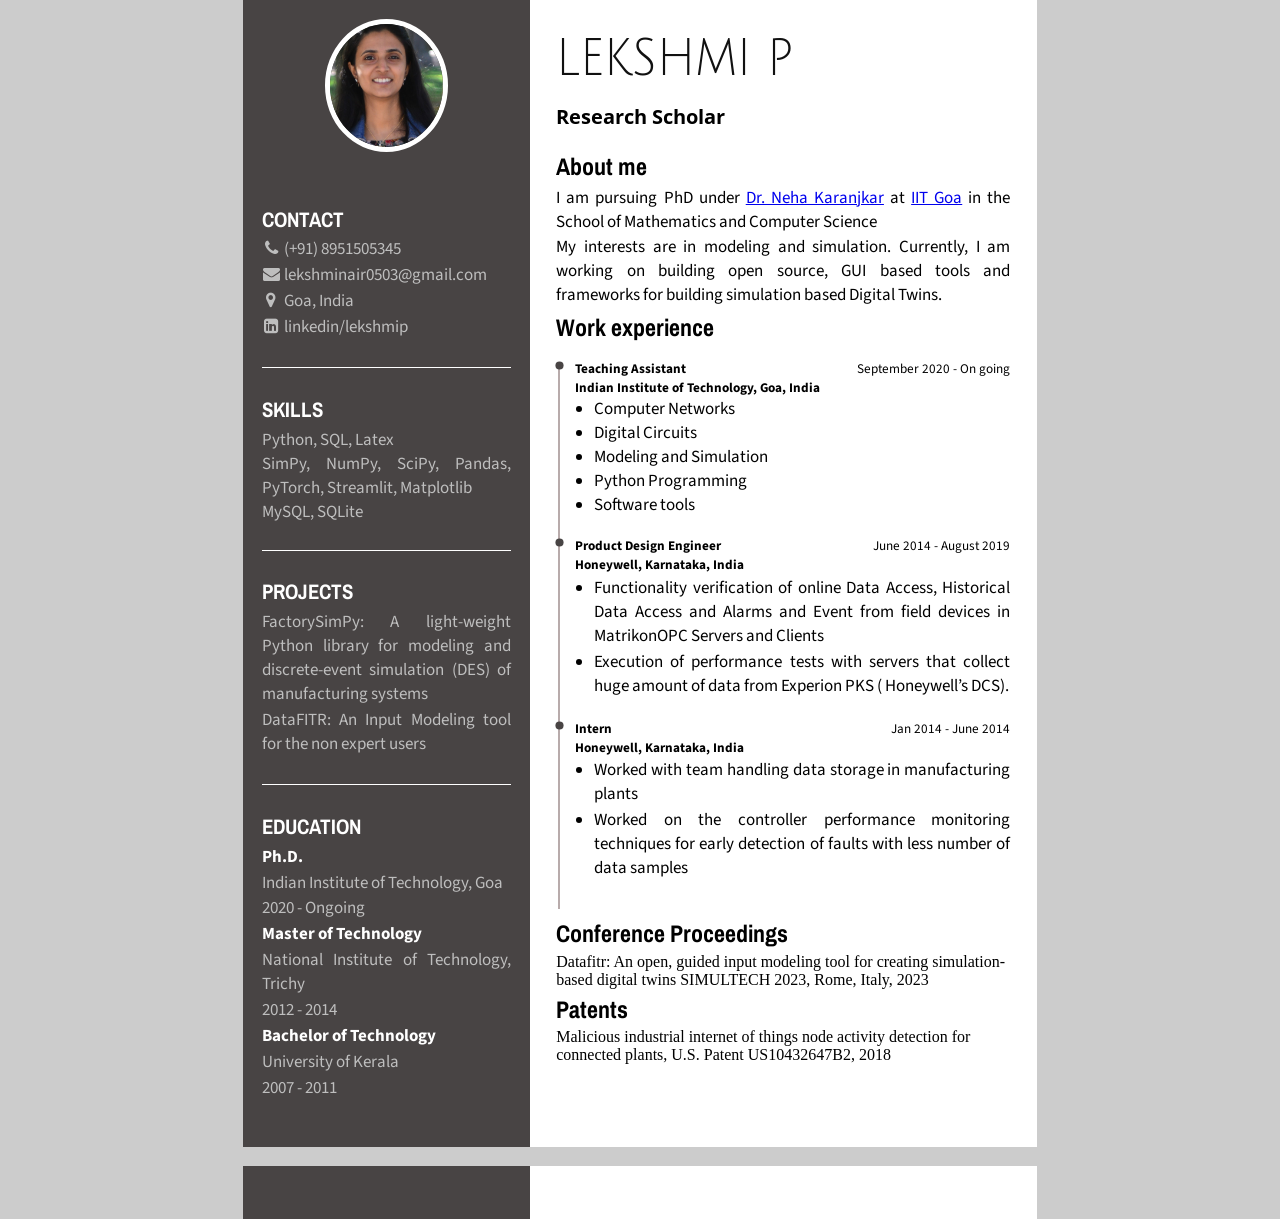
==== index.html @ 4ee7f9d5 "Update index.html" ====
<!DOCTYPE html>
<html>
<head>
  <link href="https://maxcdn.bootstrapcdn.com/font-awesome/4.2.0/css/font-awesome.min.css" rel="stylesheet">
  <link rel="preconnect" href="https://fonts.googleapis.com">
  <link rel="preconnect" href="https://fonts.gstatic.com" crossorigin>
  <link href="https://fonts.googleapis.com/css2?family=Archivo+Narrow&family=Julius+Sans+One&family=Open+Sans&family=Source+Sans+Pro&display=swap" rel="stylesheet">
  <link rel="stylesheet" href="index.css">
</head>
<body>
  <page size="A4">
    <div class="container">
      <div class="leftPanel">
        <img src="DSC_6778_2.JPG"/>
        <div class="details">
          <div class="item bottomLineSeparator">
            <h2>
              CONTACT
            </h2>
            <div class="smallText">
              <p>
                <i class="fa fa-phone contactIcon" aria-hidden="true"></i>
                (+91) 8951505345
              </p>
              <p>
                <i class="fa fa-envelope contactIcon" aria-hidden="true"></i>
                <a href="mailto:lekshminair0503@gmail.com">
                  lekshminair0503@gmail.com
                </a>
              </p>
              <p>
                <i class="fa fa-map-marker contactIcon" aria-hidden="true"></i>
                Goa, India
              </p>
              <p>
                <i class="fa fa-linkedin-square contactIcon" aria-hidden="true"></i>
                <a href="https://www.linkedin.com/in/lekshmi-p-61300974/">
                  linkedin/lekshmip
                </a>
              </p>
              
            </div>
          </div>
          <div class="item bottomLineSeparator">
            <h2>
              SKILLS
            </h2>
            <div class="smallText">
              <div class="skill">
                <div>
                  <span>Python, SQL, Latex</span>
                </div>
                
              </div>

              <div class="skill">
                <div>
                  <span>SimPy, NumPy, SciPy, Pandas, PyTorch, Streamlit, Matplotlib</span>
                </div>
              </div>

              <div class="skill">
                <div>
                  <span>MySQL, SQLite</span>
                </div>
                
              </div>

              

              

            </div>
          </div>
		    <div class="item bottomLineSeparator">
            <h2>
              PROJECTS
            </h2>
            <div class="smallText">
              <div class="PROJECTS">
                <div>
                  <p>
				  <a href="https://factorysimpy.github.io/FactorySimPy/"> FactorySimPy: A light-weight Python library for modeling and discrete-event simulation (DES) of manufacturing systems </a>
				  </p>
				  
                </div>
		<div>
                  <p>
				  <a href="https://datafitr.streamlit.app/"> DataFITR: An Input Modeling tool for the non expert users </a>
				  </p>
				  
                </div>
                
              </div>
			  </div>
		  </div>
          <div class="item">
            <h2>
              EDUCATION
            </h2>
            <div class="smallText">
			<p class="bolded white">
                Ph.D.
              </p>
			  
              <p>
                Indian Institute of Technology, Goa
              </p>
              <p>
                2020 - Ongoing
              </p>
			 <p class="bolded white">
                Master of Technology
              </p>
              <p>
                National Institute of Technology, Trichy
              </p>
              <p>
                2012 - 2014
              </p>
              <p class="bolded white">
                Bachelor of Technology
              </p>
              <p>
                University of Kerala
              </p>
              <p>
                2007 - 2011
              </p>
			  
			  
            </div>
          </div>
        </div>
        
      </div>
      <div class="rightPanel">
        <div>
          <h1>
            Lekshmi P
          </h1>
          <div class="smallText">
            <h3>
              Research Scholar
            </h3>
          </div>
        </div>
        <div>
          <h2>
            About me
          </h2>
          <div class="smallText">
            <p>
               I am pursuing PhD under <a href="https://nehakaranjkar.github.io/">Dr. Neha Karanjkar</a> at <a href="https://iitgoa.ac.in/">IIT Goa</a> in the School of Mathematics and Computer Science
			</p>
            <p>
               My interests are in modeling and simulation. Currently, I am working on building open source, GUI based tools and frameworks for building simulation based Digital Twins. 
            </p>
          </div>
        </div>
        <div class="workExperience">
          <h2>
            Work experience
          </h2>
          <ul>
            <li>
              <div class="jobPosition">
                <span class="bolded">
                  Teaching Assistant
                </span>
                <span>
                  September 2020 - On going
                </span>
              </div>
              <div class="projectName bolded">
                <span>
                  Indian Institute of Technology, Goa, India
                </span>
              </div>
              <div class="smallText">
               
				
				<ul>
                  <li>
                    Computer Networks</li>
                </ul>
				<ul>
                  <li>
                    Digital Circuits</li>
                </ul>
                <ul>
                  <li>
                    Modeling and Simulation</li>
                </ul>
				<ul>
                  <li>
                    Python Programming</li>
                </ul>
				<ul>
                  <li>
                    Software tools</li>
                </ul>
                
              </div>
            </li>


            <li>
              <div class="jobPosition">
                <span class="bolded">
                  Product Design Engineer
                </span>
                <span>
                  June 2014 - August 2019
                </span>
              </div>
              <div class="projectName bolded">
                <span>
                  Honeywell, Karnataka, India
                </span>
              </div>
              <div class="smallText">
			  
			    <ul>
                  <li>
                    <p>
                      Functionality verification of online Data Access, Historical Data Access and Alarms
and Event from field devices in MatrikonOPC Servers and Clients
</p>
                  </li>
                  <li>
                    <p>Execution of performance tests with servers that collect huge amount of data from
Experion PKS ( Honeywell’s DCS).</p>
                  </li>
                  
                </ul>
                
                

              </div>
            </li>

            <li>
              <div class="jobPosition">
                <span class="bolded">
                  Intern
                </span>
                <span>
                  Jan 2014 - June 2014
                </span>
              </div>
              <div class="projectName bolded">
                <span>
                  Honeywell, Karnataka, India
                </span>
              </div>
              <div class="smallText">
<ul>
                  <li>
                    <p>
                      Worked with team handling data storage in manufacturing plants</p>
                  </li>
                  <li>
                    <p>Worked on the controller performance monitoring techniques for early detection of faults with less number of data samples</p>
                  </li>
                </ul>
                
                
              </div>
            </li>
          </ul>
        </div>
        <div class="Research Publications and Patents">
		<h2> Conference Proceedings </h2>
		<p>Datafitr: An open, guided input modeling tool for creating simulation-based digital twins  SIMULTECH 2023, Rome, Italy, 2023</p>
		<h2> Patents </h2>
		<p>Malicious industrial internet of things node activity detection for connected plants, U.S. Patent US10432647B2, 2018</p>
		
		</div>
	  </div>
    </div>
  </page>
  <page size="A4">
    <div class="container">
      <div class="leftPanel">
      </div>
      <div class="rightPanel">
      </div>
  </page>   
</body>
</html>
---- index.css ----
/* Fonts */

/* Family */
h1 { 
  font-family: 'Julius Sans One', sans-serif;
}

h2 { /* Contact, Skills, Education, About me, Work Experience */
  font-family: 'Archivo Narrow', sans-serif;
}

h3 { /* Accountant */
  font-family: 'Open Sans', sans-serif;
}

.jobPosition span, 
.projectName span {
  font-family: 'Source Sans Pro', sans-serif;
}

.upperCase {
  text-transform: uppercase; 
}

.smallText, 
.smallText span, 
.smallText p, 
.smallText a {
  font-family: 'Source Sans Pro', sans-serif;
  text-align: justify;
}

/* End Family */

/* Colors */
h1 { 
  color: #111; 
}

.leftPanel, 
.leftPanel a {
  color: #bebebe;
  text-decoration: none;
}

.leftPanel h2 {
  color: white;
}

/* End Colors */

/* Sizes */
h1 { 
  font-weight: 300; 
  font-size: 1.2cm;
  transform:scale(1,1.15); 
  margin-bottom: 0.2cm;
  margin-top: 0.2cm;
  text-transform: uppercase; 
}

h2 {
  margin-top: 0.1cm;
  margin-bottom: 0.1cm;
}

.leftPanel, 
.leftPanel a {
  font-size: 0.37cm;
}

.projectName span, 
.jobPosition span {
  font-size: 0.35cm;
}

.smallText, 
.smallText span, 
.smallText p, 
.smallText a {
  font-size: 0.45cm;
}

.leftPanel .smallText, 
.leftPanel .smallText, 
.leftPanel .smallText span, 
.leftPanel .smallText p, 
.smallText a {
  font-size: 0.45cm;
}

.contactIcon {
  width: 0.5cm;
  text-align: center;
}

p {
  margin-top: 0.05cm;
  margin-bottom: 0.05cm;
}
/* End Sizes */

.bolded {
  font-weight: bold;
}

.white {
  color: white;
}
/* End Fonts */

/* Layout */
body {
  background: rgb(204,204,204); 
  width: 21cm;
  height: 29.7cm;
  margin: 0 auto;
}

/* Printing */
page {
  background: white;
  display: block;
  margin: 0 auto;
  margin-bottom: 0.5cm;
}

page[size="A3"] {  
  width: 21cm;
  height: 29.7cm; 
}

@page {
   size: 21cm 29.7cm;
   padding: 0;
   margin: 0mm;
   border: none;
   border-collapse: collapse;
}
/* End Printing */

.container {
  display: flex;
  flex-direction: row;
  width: 100%;
  height: 100%;
}

.leftPanel {
  width: 40%;
  background-color: #484444;
  padding: 0.5cm;
  display: flex;
  flex-direction: column;
  align-items: center;
}

.rightPanel {
  width: 73%;
  padding: 0.7cm;
}

.leftPanel img {
  width: 3cm;
  height: 3.25cm;
  margin-bottom: 0.7cm;
  border-radius: 50%;
  border: 0.15cm solid white;
  object-fit: cover;
  object-position: 50% 50%;
}

.leftPanel .details {
  width: 100%;
  display: flex;
  flex-direction: column;
}

.skill {
  display: flex;
  flex-direction: row;
  justify-content: space-between;
}

.bottomLineSeparator {
  border-bottom: 0.05cm solid white;
}

.yearsOfExperience {
  width: 1.6cm;
  display: flex;
  flex-direction: row;
  justify-content: center;
}

.alignleft {
  text-align: left !important;
  width: 1cm;
}

.alignright {
  text-align: right !important;
  width: 0.6cm;
  margin-right: 0.1cm
}

.workExperience>ul {
  list-style-type: none;
  padding-left: 0;
}

.workExperience>ul>li {
  position: relative;
  margin: 0;
  padding-bottom: 0.5cm;
  padding-left: 0.5cm;
}

.workExperience>ul>li:before {
  background-color: #b8abab;
  width: 0.05cm;
  content: '';
  position: absolute;
  top: 0.1cm;
  bottom: -0.2cm; /* change this after border removal */
  left: 0.05cm;
}

.workExperience>ul>li::after {
  content: '';
  position: absolute;
  background-image: url("data:image/svg+xml,%3Csvg xmlns='http://www.w3.org/2000/svg' aria-hidden='true' viewBox='0 0 32 32' focusable='false'%3E%3Ccircle stroke='none' fill='%23484444' cx='16' cy='16' r='10'%3E%3C/circle%3E%3C/svg%3E");
  background-repeat: no-repeat;
  background-size: contain;
  left: -0.09cm;
  top: 0;
  width: 0.35cm;
  height: 0.35cm;
}

.jobPosition {
  display: flex;
  flex-direction: row;
  justify-content: space-between;
}

.item {
  padding-bottom: 0.7cm;
  padding-top: 0.7cm;
}

.item h2{
  margin-top: 0;
}

.lastParagrafNoMarginBottom {
  margin-bottom: 0;
}

.workExperience>ul>li ul {
  padding-left: 0.5cm;
  list-style-type: disc;
}
/*End Layout*/
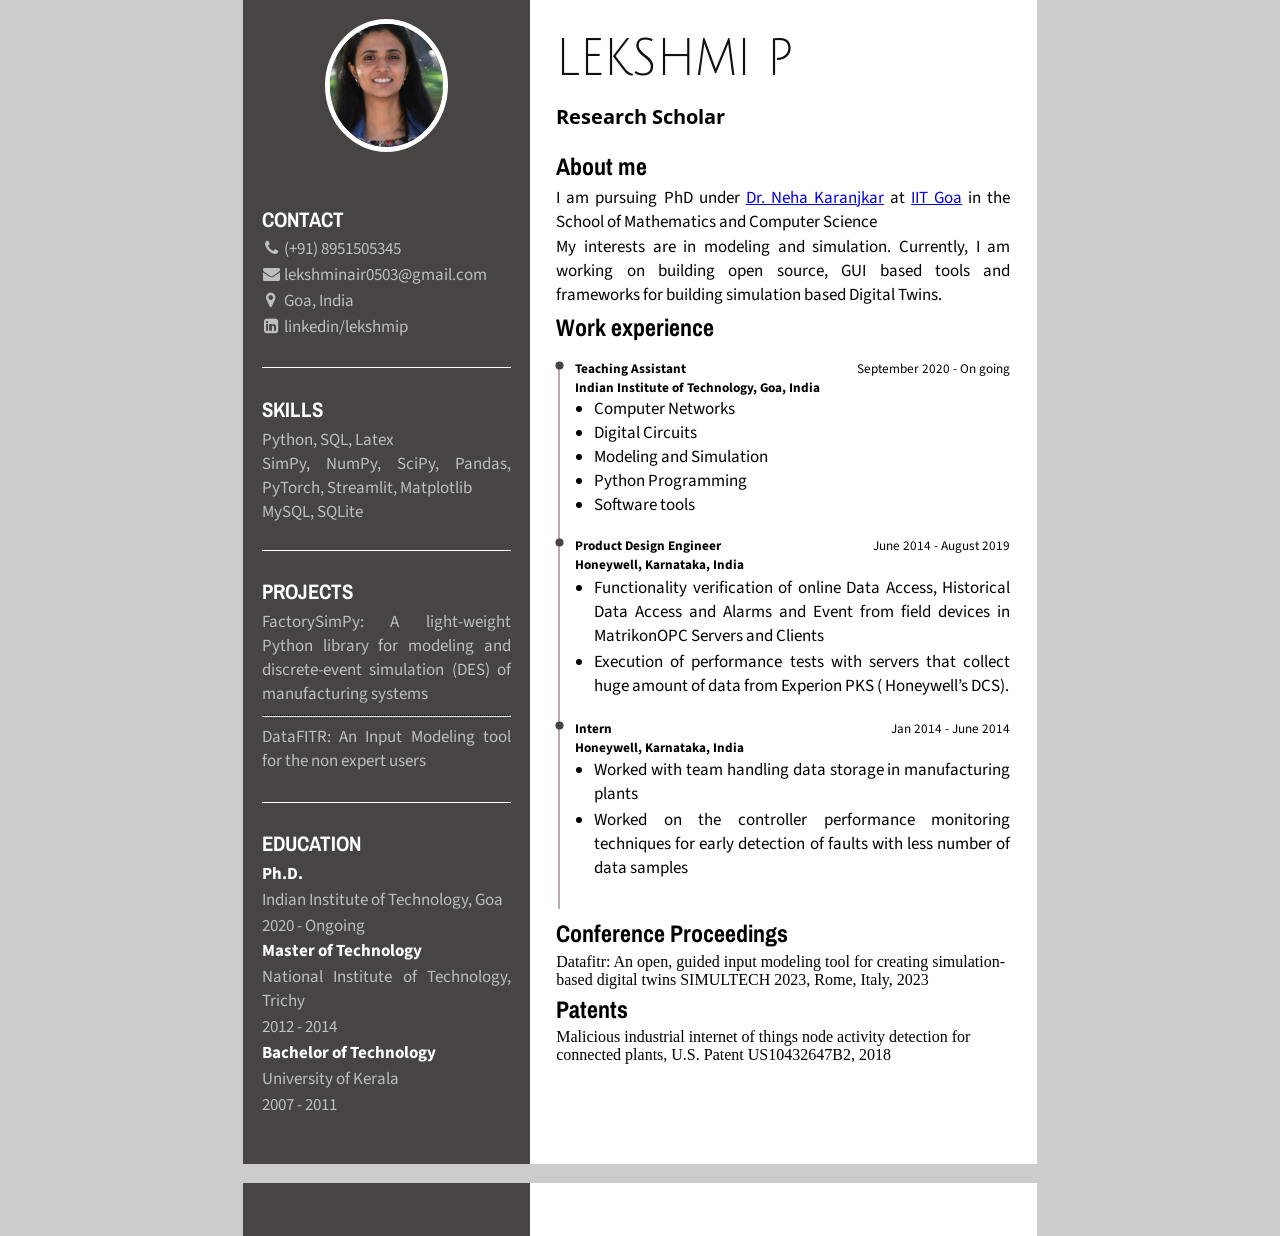
==== commit e4aeab5b: "Update index.html" ====
--- a/index.html
+++ b/index.html
@@ -84,6 +84,7 @@
 				  </p>
 				  
                 </div>
+		<hr style="border-top: 1px dotted #000;" />
 		<div>
                   <p>
 				  <a href="https://datafitr.streamlit.app/"> DataFITR: An Input Modeling tool for the non expert users </a>
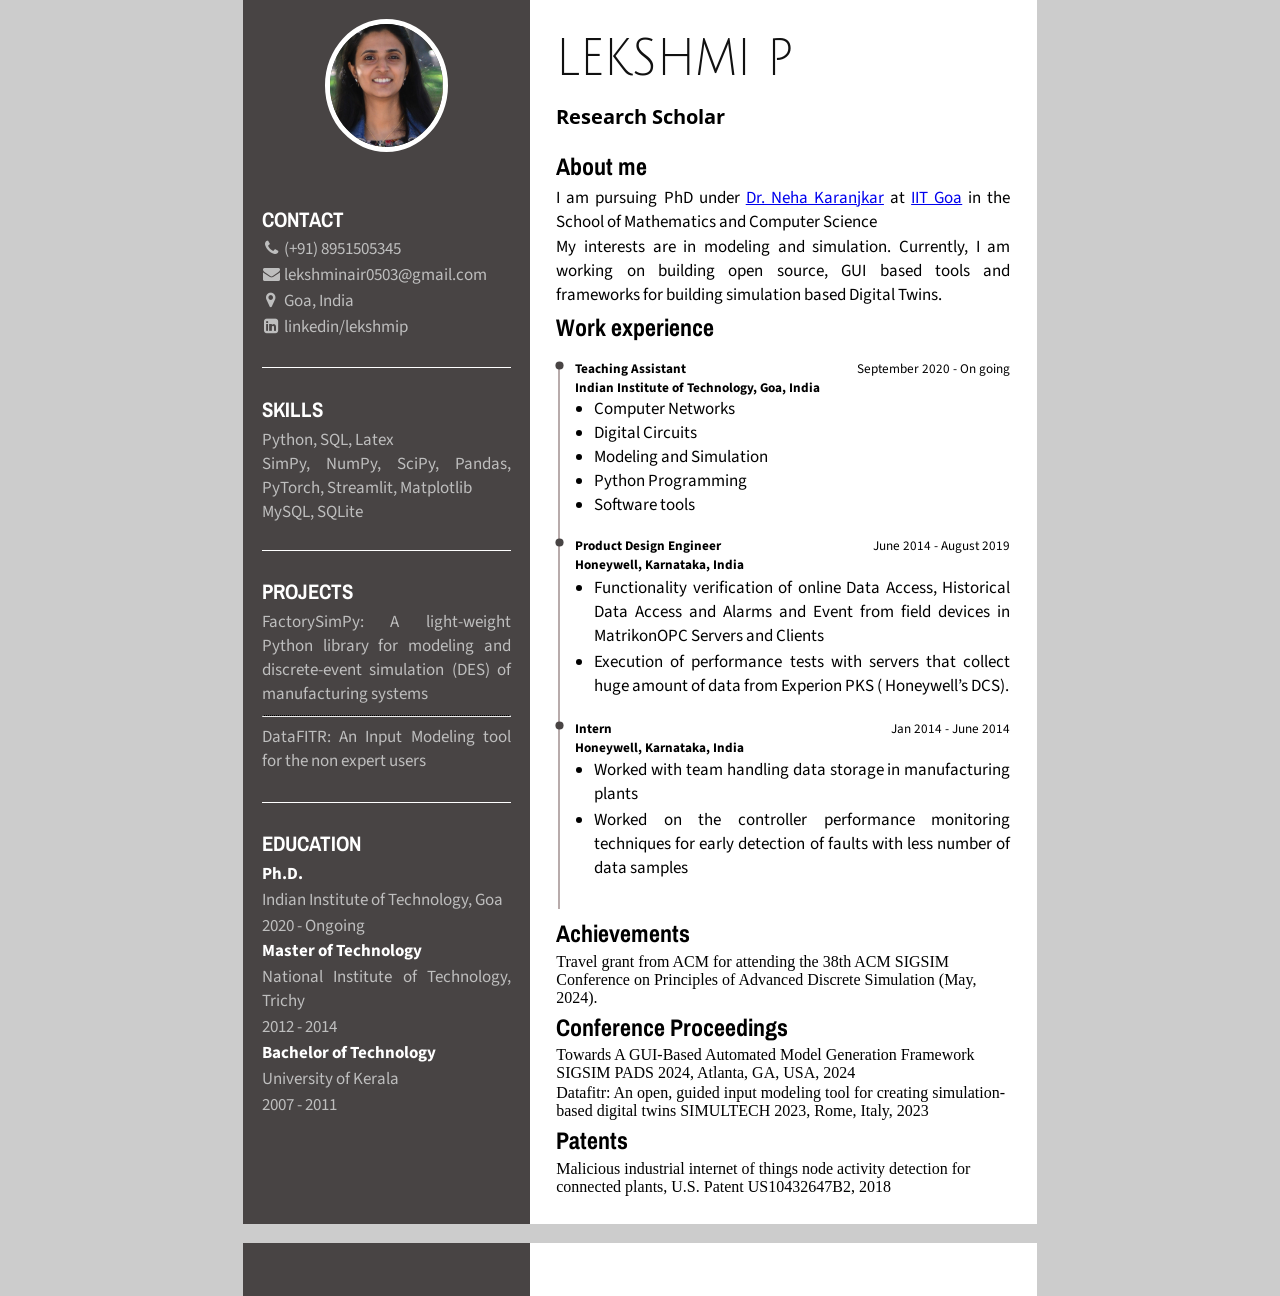
==== commit dd2223c0: "Update index.html" ====
--- a/index.html
+++ b/index.html
@@ -272,7 +272,11 @@
           </ul>
         </div>
         <div class="Research Publications and Patents">
+		<h2> Achievements </h2>
+		<p>Travel grant from ACM for attending the 38th ACM SIGSIM Conference on Principles of Advanced Discrete Simulation (May, 2024).</p>
+		
 		<h2> Conference Proceedings </h2>
+		<p>Towards A GUI-Based Automated Model Generation Framework  SIGSIM PADS 2024, Atlanta, GA, USA, 2024</p>
 		<p>Datafitr: An open, guided input modeling tool for creating simulation-based digital twins  SIMULTECH 2023, Rome, Italy, 2023</p>
 		<h2> Patents </h2>
 		<p>Malicious industrial internet of things node activity detection for connected plants, U.S. Patent US10432647B2, 2018</p>
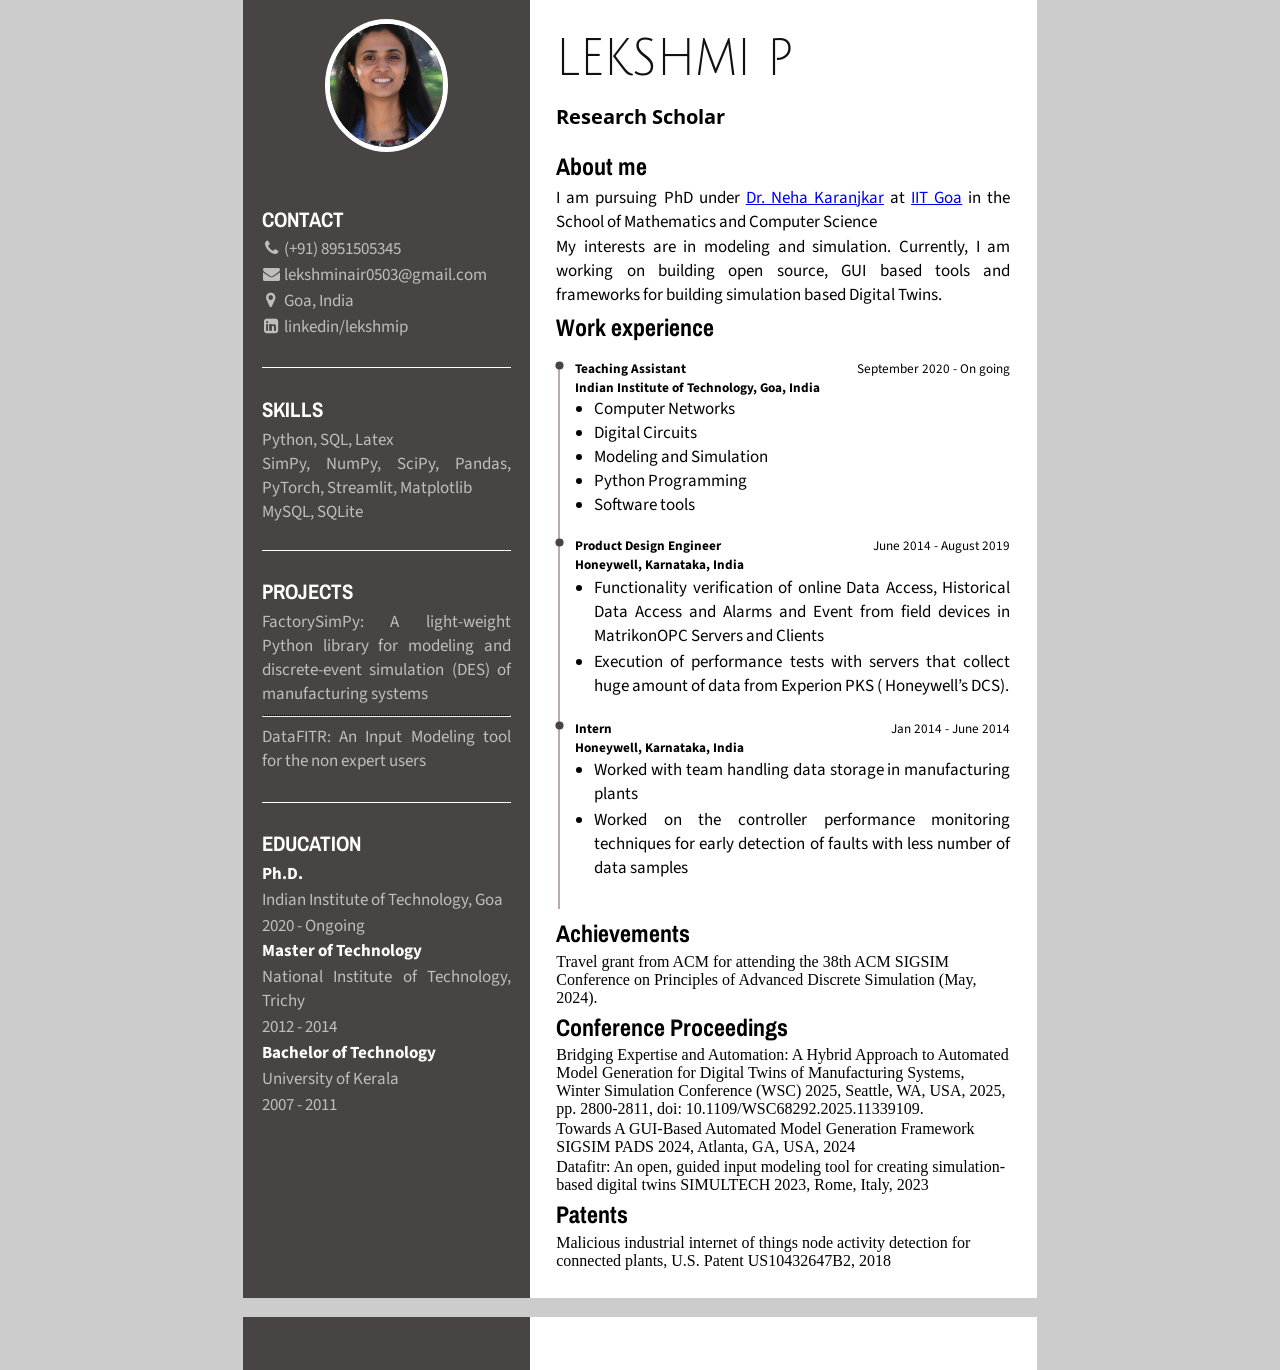
==== commit c37864cb: "Add conference proceedings to index.html" ====
--- a/index.html
+++ b/index.html
@@ -276,6 +276,7 @@
 		<p>Travel grant from ACM for attending the 38th ACM SIGSIM Conference on Principles of Advanced Discrete Simulation (May, 2024).</p>
 		
 		<h2> Conference Proceedings </h2>
+		<p>Bridging Expertise and Automation: A Hybrid Approach to Automated Model Generation for Digital Twins of Manufacturing Systems, Winter Simulation Conference (WSC) 2025, Seattle, WA, USA, 2025, pp. 2800-2811, doi: 10.1109/WSC68292.2025.11339109. </p>
 		<p>Towards A GUI-Based Automated Model Generation Framework  SIGSIM PADS 2024, Atlanta, GA, USA, 2024</p>
 		<p>Datafitr: An open, guided input modeling tool for creating simulation-based digital twins  SIMULTECH 2023, Rome, Italy, 2023</p>
 		<h2> Patents </h2>
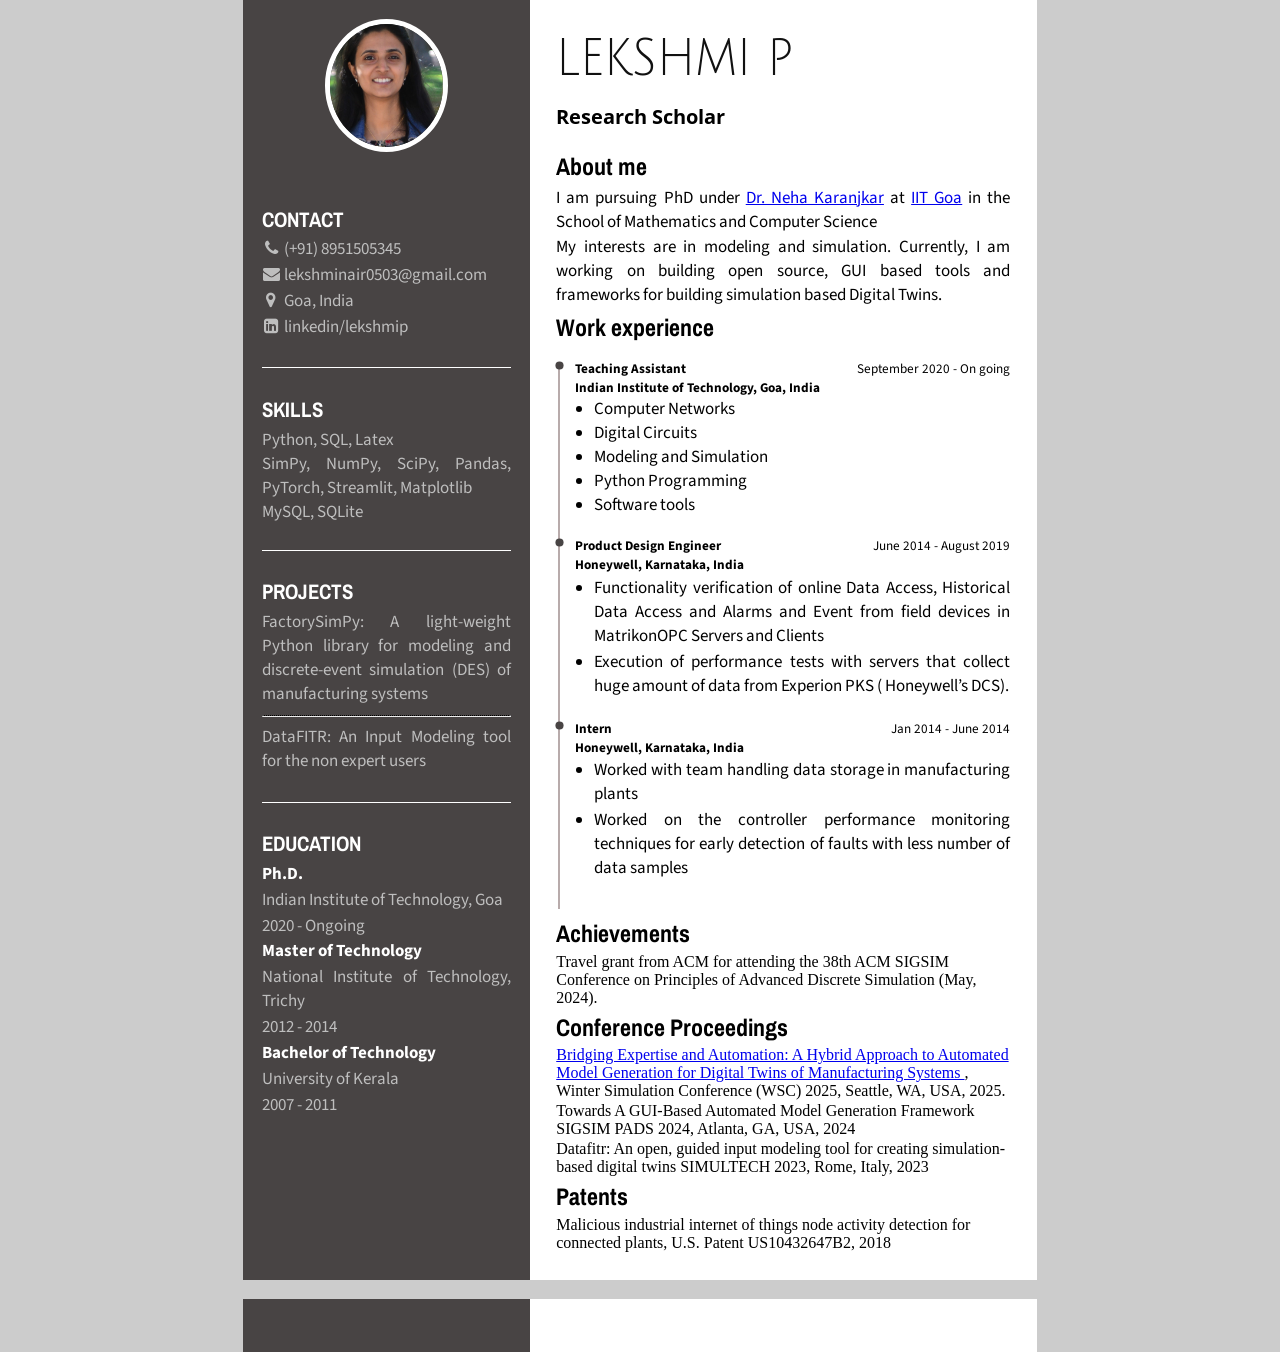
==== commit 06aa84d2: "Enhance conference proceedings with hyperlink Updated conference proceedings entry to include a hype" ====
--- a/index.html
+++ b/index.html
@@ -276,7 +276,13 @@
 		<p>Travel grant from ACM for attending the 38th ACM SIGSIM Conference on Principles of Advanced Discrete Simulation (May, 2024).</p>
 		
 		<h2> Conference Proceedings </h2>
-		<p>Bridging Expertise and Automation: A Hybrid Approach to Automated Model Generation for Digital Twins of Manufacturing Systems, Winter Simulation Conference (WSC) 2025, Seattle, WA, USA, 2025, pp. 2800-2811, doi: 10.1109/WSC68292.2025.11339109. </p>
+		<p>
+		<a href="https://doi.org/10.1109/WSC68292.2025.11339109">
+		Bridging Expertise and Automation: A Hybrid Approach to Automated Model Generation for Digital Twins of Manufacturing Systems
+		</a>, Winter Simulation Conference (WSC) 2025, Seattle, WA, USA, 2025.
+		</p>
+			
+			
 		<p>Towards A GUI-Based Automated Model Generation Framework  SIGSIM PADS 2024, Atlanta, GA, USA, 2024</p>
 		<p>Datafitr: An open, guided input modeling tool for creating simulation-based digital twins  SIMULTECH 2023, Rome, Italy, 2023</p>
 		<h2> Patents </h2>
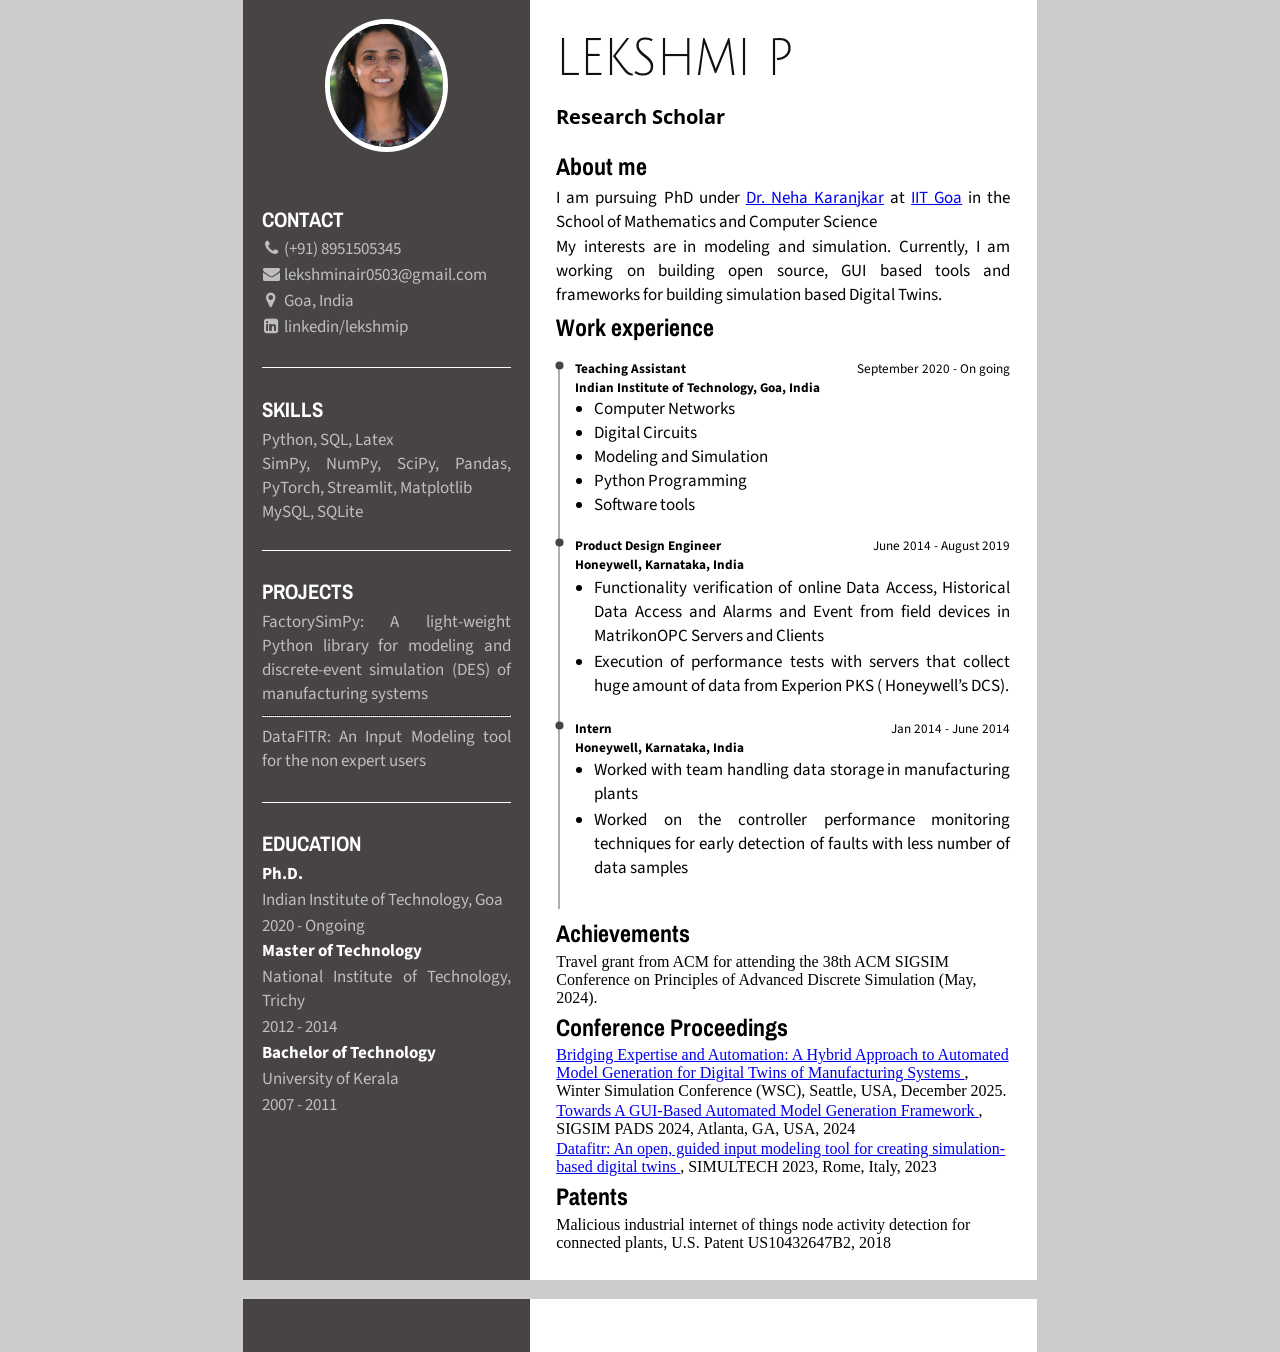
==== commit 1af19b27: "Update conference proceedings and publication details" ====
--- a/index.html
+++ b/index.html
@@ -279,12 +279,18 @@
 		<p>
 		<a href="https://doi.org/10.1109/WSC68292.2025.11339109">
 		Bridging Expertise and Automation: A Hybrid Approach to Automated Model Generation for Digital Twins of Manufacturing Systems
-		</a>, Winter Simulation Conference (WSC) 2025, Seattle, WA, USA, 2025.
+		</a>, Winter Simulation Conference (WSC), Seattle, USA, December 2025.
 		</p>
 			
 			
-		<p>Towards A GUI-Based Automated Model Generation Framework  SIGSIM PADS 2024, Atlanta, GA, USA, 2024</p>
-		<p>Datafitr: An open, guided input modeling tool for creating simulation-based digital twins  SIMULTECH 2023, Rome, Italy, 2023</p>
+		<p>
+		<a href="https://dl.acm.org/doi/10.1145/3615979.3662147">	
+		Towards A GUI-Based Automated Model Generation Framework
+		</a>, SIGSIM PADS 2024, Atlanta, GA, USA, 2024</p>
+		<p>
+		<a href="https://www.scitepress.org/Link.aspx?doi=10.5220/0012082600003546">
+		Datafitr: An open, guided input modeling tool for creating simulation-based digital twins
+		</a>, SIMULTECH 2023, Rome, Italy, 2023</p>
 		<h2> Patents </h2>
 		<p>Malicious industrial internet of things node activity detection for connected plants, U.S. Patent US10432647B2, 2018</p>
 		
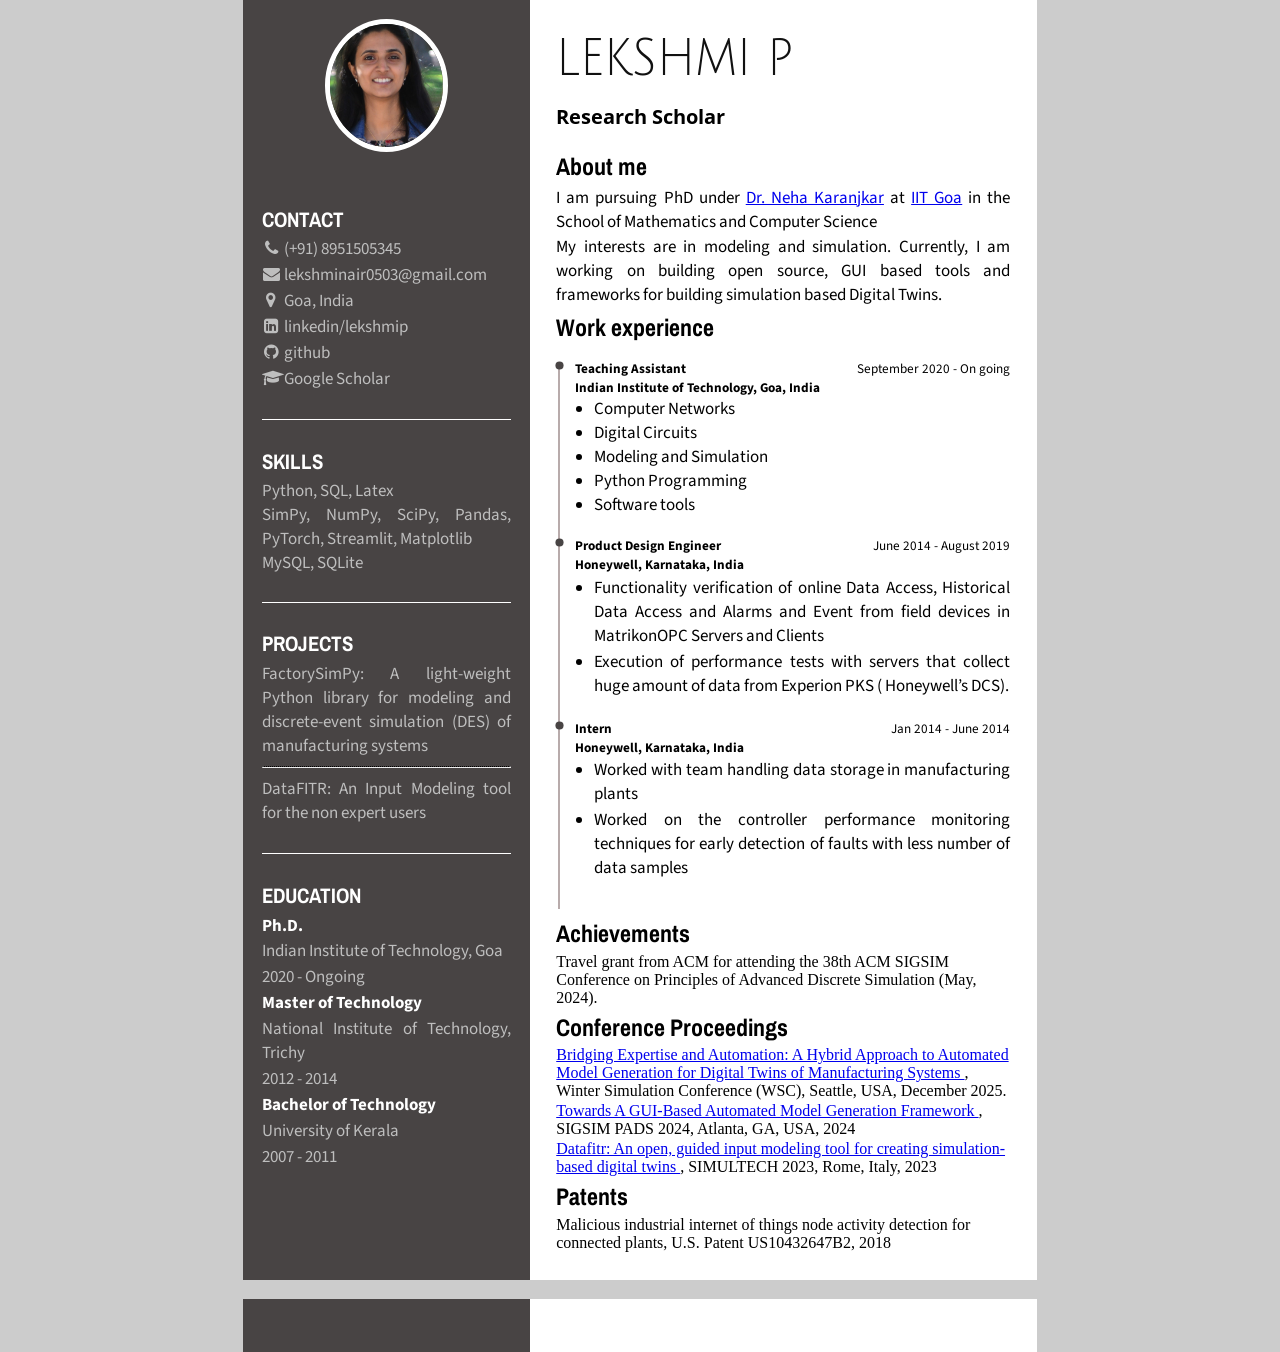
==== commit 28727f5b: "Add GitHub and Google Scholar links to index.html" ====
--- a/index.html
+++ b/index.html
@@ -38,6 +38,20 @@
                   linkedin/lekshmip
                 </a>
               </p>
+
+				<p>
+<i class="fa fa-github contactIcon"></i>
+<a href="https://github.com/LekshmiPremkumar">
+github
+</a>
+</p>
+
+<p>
+<i class="fa fa-graduation-cap contactIcon"></i>
+<a href="https://scholar.google.com/citations?user=cuF1fEkAAAAJ&hl=en">
+Google Scholar
+</a>
+</p>
               
             </div>
           </div>
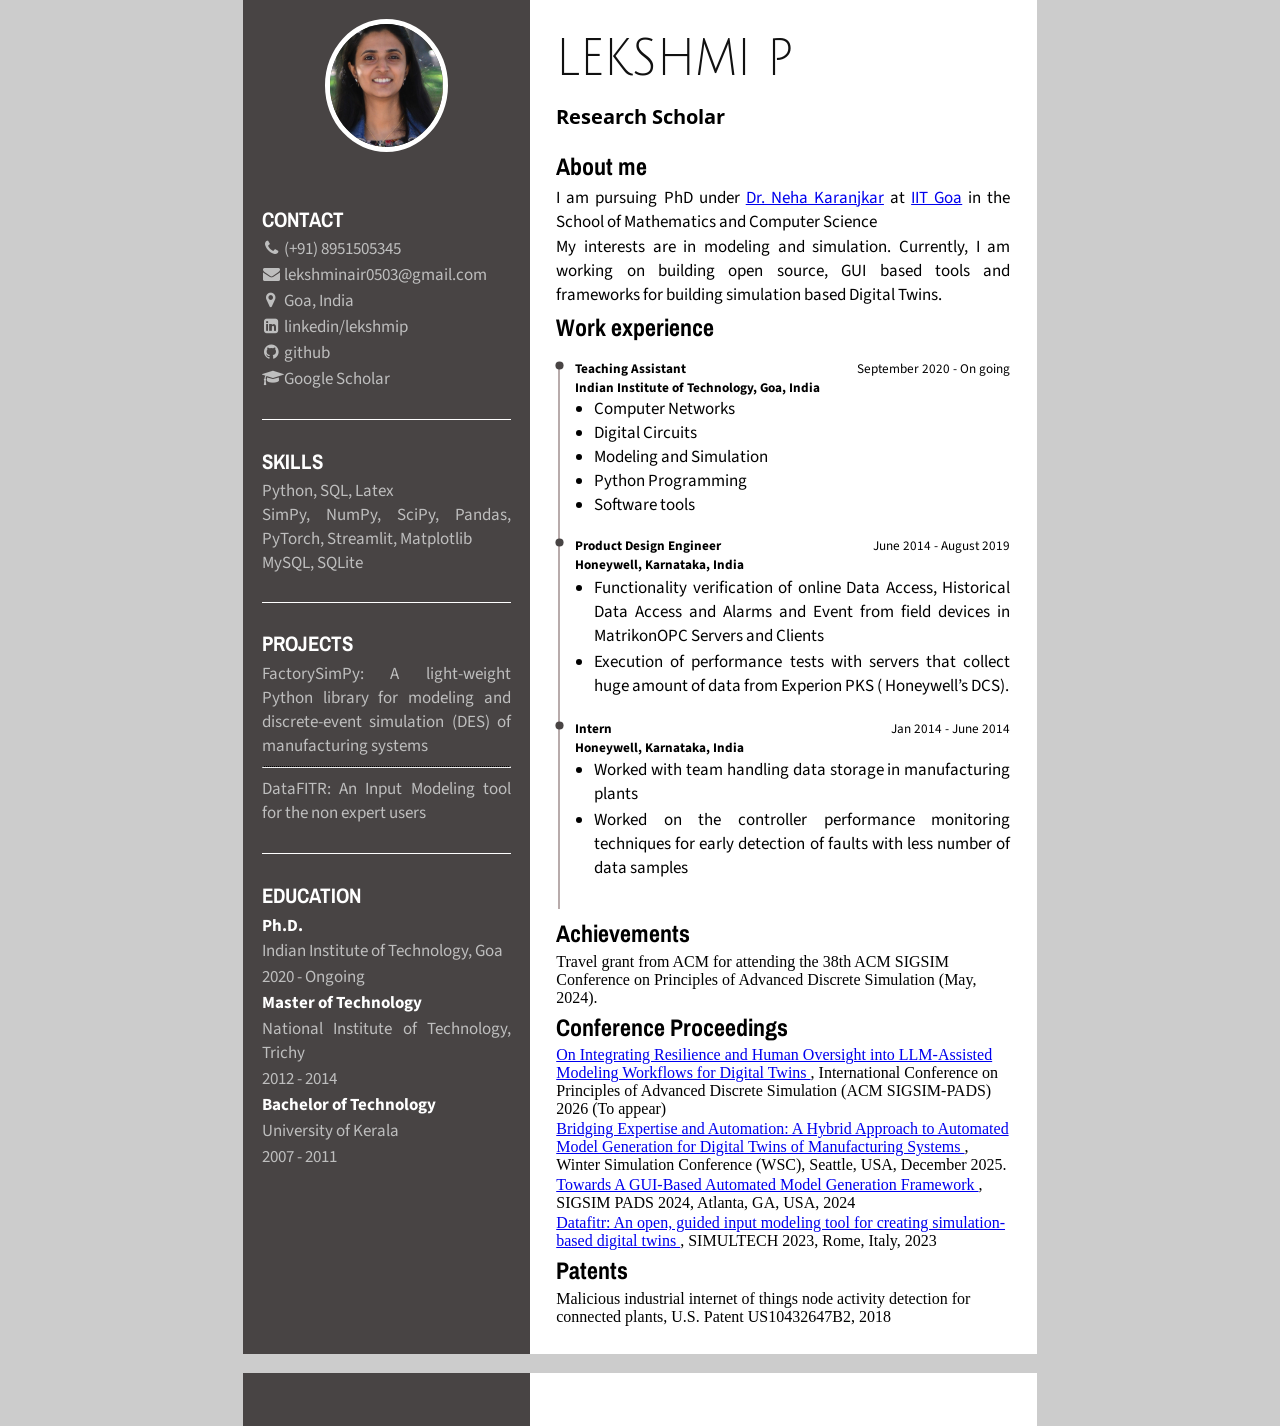
==== commit 6c2c64a9: "Add arXiv link of preprint to index.htmL Added a new conference proceeding reference to the index.ht" ====
--- a/index.html
+++ b/index.html
@@ -290,6 +290,16 @@
 		<p>Travel grant from ACM for attending the 38th ACM SIGSIM Conference on Principles of Advanced Discrete Simulation (May, 2024).</p>
 		
 		<h2> Conference Proceedings </h2>
+
+
+		<p>
+		<a href="https://arxiv.org/abs/2603.25898">
+		On Integrating Resilience and Human Oversight into LLM-Assisted Modeling Workflows for Digital Twins
+		</a>, International Conference on Principles of Advanced Discrete Simulation (ACM SIGSIM-PADS) 2026 (To appear)
+		</p>
+			
+			
+		<p>
 		<p>
 		<a href="https://doi.org/10.1109/WSC68292.2025.11339109">
 		Bridging Expertise and Automation: A Hybrid Approach to Automated Model Generation for Digital Twins of Manufacturing Systems
--- a/index.css
+++ b/index.css
@@ -261,5 +261,9 @@
   padding-left: 0.5cm;
   list-style-type: disc;
 }
+.PROJECTS a:hover {
+  text-decoration: underline !important;
+  cursor: pointer;
+}
 /*End Layout*/
 
